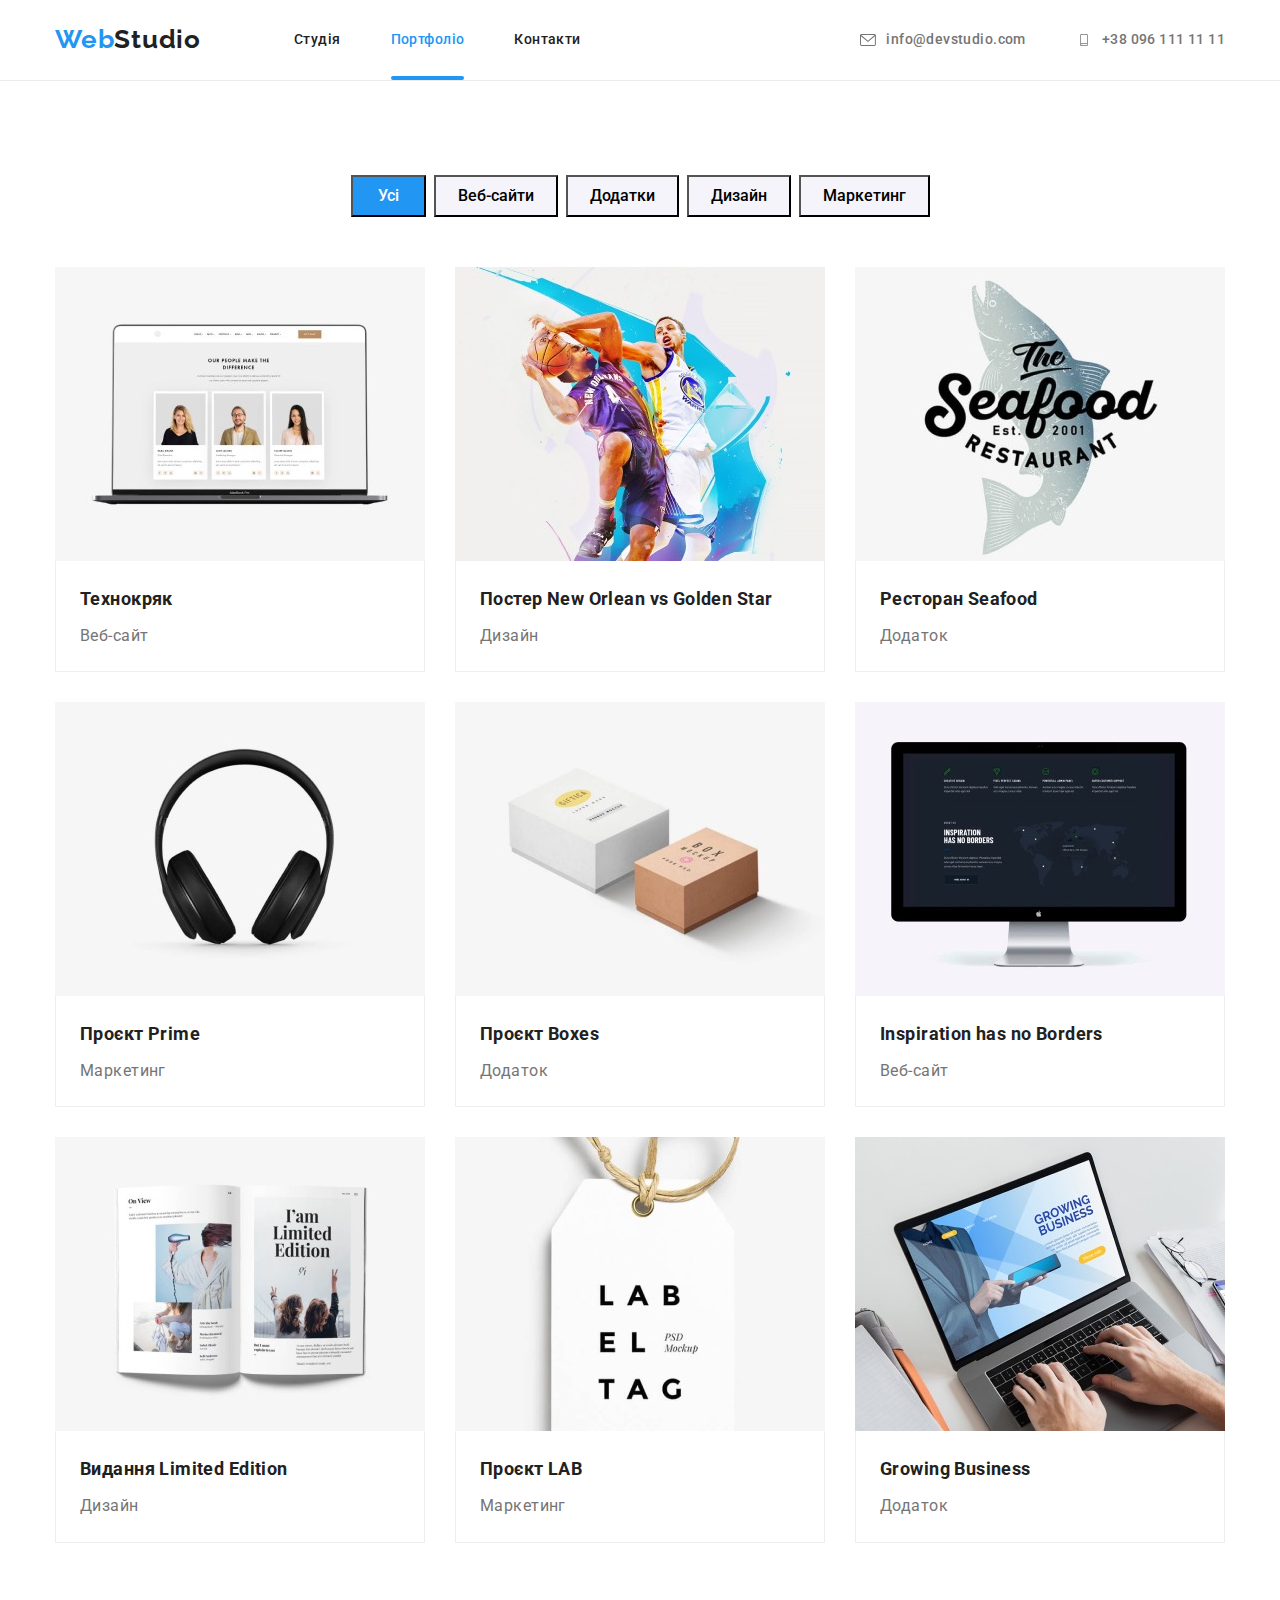
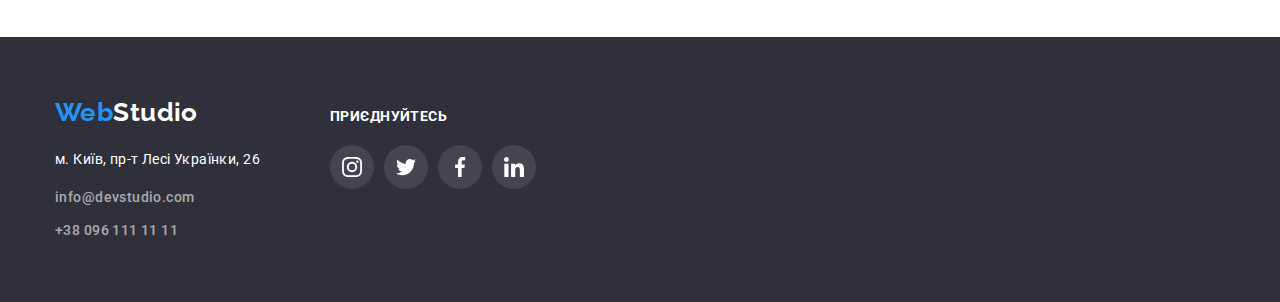
==== portfolio.html @ d029ab63 "hw5" ====
<!DOCTYPE html>
<html lang="uk">
  <head>
    <meta charset="UTF-8" />
    <meta http-equiv="X-UA-Compatible" content="IE=edge" />
    <meta name="viewport" content="width=device-width, initial-scale=1.0" />
    <title>WebStudio</title>
    <link rel="preconnect" href="https://fonts.googleapis.com" />
    <link rel="preconnect" href="https://fonts.gstatic.com" crossorigin />
    <link
      href="https://fonts.googleapis.com/css2?family=Raleway:wght@700&family=Roboto:wght@400;500;700;900&display=swap"
      rel="stylesheet"
    />
    <link
      rel="stylesheet"
      href="https://cdnjs.cloudflare.com/ajax/libs/modern-normalize/1.1.0/modern-normalize.min.css"
    />
    <link rel="stylesheet" href="./css/styles.css" />
  </head>

  <body>
    <header class="header">
      <div class="container header-container">
        <nav class="navigation">
          <a href="./index.html" class="logo link">
            <span class="accent">Web</span>Studio</a
          >
          <ul class="site-nav list">
            <li><a href="./index.html" class="site-nav item">Студія</a></li>
            <li>
              <a href="./portfolio.html" class="link current item">Портфоліо</a>
            </li>
            <li><a href="" class="site-nav item">Контакти</a></li>
          </ul>
        </nav>
        <ul class="contacts">

          <li class="mail">
            <a href="mailto:info@devstudio.com" class="contacts-info">
              <svg class="post-icon" width="16" height="12">
                <use href="./images/icons.svg#icon-envelope"></use></svg>info@devstudio.com</a>
          </li>

          <li>
            <a href="tel:+380961111111" class="contacts-info">
              <svg class="post-icon" width="16" height="12">
                <use href="./images/icons.svg#icon-smartphone"></use></svg>+38 096 111 11 11</a>
          </li>
        </ul>
      </div>
    </header>

    <main>
      <section class="section">
        <div class="container buttons">
          <ul class="button-list">
            <li class="shadow-button">
              <button type="button" class="button secondary blue">Усі</button>
            </li>
            <li class="shadow-button">
              <button type="button" class="button secondary">Веб-сайти</button>
            </li>
            <li class="shadow-button">
              <button type="button" class="button secondary">Додатки</button>
            </li>
            <li class="shadow-button">
              <button type="button" class="button secondary">Дизайн</button>
            </li>
            <li class="shadow-button">
              <button type="button" class="button secondary">Маркетинг</button>
            </li>
          </ul>

          <ul class="list">
            <li class="gallery box">
              <a href="" class="link-sdw">
                <div class="portfolio-animation">
                <img
                  class="image-blue"
                  src="./images/img13-2.jpg"
                  alt="Фото людей"
                  width="370"
                  height="294"/>
                <p class="blue-text">
                  Ресурс пропонує комплексні пропозиції з різним рівнем функціоналу та сервісів. Все це дозволить відвідувачу отримати вичерпні відомості про компанію чи приватну особу.
                </p>
              </div>
                <div class="info-name">
                  <h3 class="title-name">Технокряк</h3>
                  <p class="discr">Веб-сайт</p>
                </div>
              </a>
            </li>

            <li class="gallery box">
              <a href="" class="link-sdw">
                <img
                  class="image"
                  src="./images/img-11-2.jpg"
                  alt="Волейболісти"
                  width="370"
                  height="294"
                />
                <div class="info-name">
                  <h3 class="title-name">Постер New Orlean vs Golden Star</h3>
                  <p class="discr">Дизайн</p>
                </div>
              </a>
            </li>
            <li class="gallery box">
              <a href="" class="link-sdw">
                <img
                  class="image"
                  src="./images/img-10-2.jpg"
                  alt="Лого ресторану"
                  width="370"
                  height="294"
                />
                <div class="info-name">
                  <h3 class="title-name">Ресторан Seafood</h3>
                  <p class="discr">Додаток</p>
                </div>
              </a>
            </li>
            <li class="gallery box">
              <a href="" class="link-sdw">
                <img
                  class="image"
                  src="./images/img-4-2.jpg"
                  alt="Навушники"
                  width="370"
                  height="294"
                />
                <div class="info-name">
                  <h3 class="title-name">Проєкт Prime</h3>
                  <p class="discr">Маркетинг</p>
                </div>
              </a>
            </li>
            <li class="gallery box">
              <a href="" class="link-sdw">
                <img
                  class="image"
                  src="./images/img-5-2.jpg"
                  alt="Два бокси"
                  width="370"
                  height="294"
                />
                <div class="info-name">
                  <h3 class="title-name">Проєкт Boxes</h3>
                  <p class="discr">Додаток</p>
                </div>
              </a>
            </li>
            <li class="gallery box">
              <a href="" class="link-sdw">
                <img
                  class="image"
                  src="./images/img-6-2.jpg"
                  alt="Компʼютер"
                  width="370"
                  height="294"
                />
                <div class="info-name">
                  <h3 class="title-name">Inspiration has no Borders</h3>
                  <p class="discr">Веб-сайт</p>
                </div>
              </a>
            </li>
            <li class="gallery box">
              <a href="" class="link-sdw">
                <img
                  class="image"
                  src="./images/img-7-2.jpg"
                  alt="Книга"
                  width="370"
                  height="294"
                />
                <div class="info-name">
                  <h3 class="title-name">Видання Limited Edition</h3>
                  <p class="discr">Дизайн</p>
                </div>
              </a>
            </li>
            <li class="gallery box">
              <a href="" class="link-sdw">
                <img
                  class="image"
                  src="./images/img-8-2.jpg"
                  alt="Бірка"
                  width="370"
                  height="294"
                />
                <div class="info-name">
                  <h3 class="title-name">Проєкт LAB</h3>
                  <p class="discr">Маркетинг</p>
                </div>
              </a>
            </li>
            <li class="gallery box">
              <a href="" class="link-sdw">
                <img
                  class="image"
                  src="./images/img-9-2.jpg"
                  alt="Ноутбук"
                  width="370"
                  height="294"
                />
                <div class="info-name">
                  <h3 class="title-name">Growing Business</h3>
                  <p class="discr">Додаток</p>
                </div>
              </a>
            </li>
          </ul>
        </div>
      </section>
    </main>

    <footer class="footer-block">
      <div class="container">
        <div class="footer-info">
          <a href="./index.html" class="footer logo">
            <span class="accent">Web</span>Studio</a
          >
          <address class="footer">
            <p class="adres">м. Київ, пр-т Лесі Українки, 26</p>
            <ul class="footer-list">
              <li class="email">
                <a href="mailto:info@devstudio.com" class="contacts">info@devstudio.com</a>
              </li>
              <li>
                <a href="tel:+380961111111" class="contacts">+38 096 111 11 11</a>
              </li>
            </ul>
          </address>
        </div>

        <div class="footer-icons">
          <h3 class="footer-links-title">ПРИЄДНУЙТЕСЬ</h3>
          <ul class="social-list">
            <li class="social-list-item">
              <a class="footer-social-list-link" href="#">
                <svg class="footer-social-list-icon" width="20" height="20">
                  <use href="./images/icons.svg#icon-instagram"></use>
                </svg>
              </a>
            </li>
            <li class="social-list-item">
              <a class="footer-social-list-link" href="#">
                <svg class="footer-social-list-icon" width="20" height="20">
                  <use href="./images/icons.svg#icon-twitter"></use>
                </svg>
              </a>
            </li>
            <li class="social-list-item">
              <a class="footer-social-list-link" href="#">
                <svg class="footer-social-list-icon" width="20" height="20">
                  <use href="./images/icons.svg#icon-facebook"></use>
                </svg>
              </a>
            </li>
            <li class="social-list-item">
              <a class="footer-social-list-link" href="#">
                <svg class="footer-social-list-icon" width="20" height="20">
                  <use href="./images/icons.svg#icon-linkedin"></use>
                </svg>
              </a>
            </li>
          </ul>
        </div>
      </div>
    </footer>
  </body>
</html>
---- css/styles.css ----
:root {
  --primary-text-color: #757575;
  --secondary-text-color: #212121;
  --title-text-color: #ffffff;
  --accent-color: #2196f3;
  --secondary-button-color: #f5f4fa;
  --background-color-main: #2f303a;
}

html {
  box-sizing: border-box;
}

body {
  color: var(--primary-text-color);
  background-color: var(--title-text-color);
  font-family: Roboto, sans-serif;
  font-size: 14px;
  letter-spacing: 0.03em;
}

.image {
  display: block;
}


.image-blue {
display: block;
position: relative;
}

/* modal window */

.backdrop {
position: fixed;
top: 0;
left: 0;
width: 100vw;
height: 100vh;
background-color: rgba(0, 0, 0, 0.2);
transition: transform  visibility 250ms cubic-bezier(0.4, 0, 0.2, 1);
}

.backdrop.is-hidden {
  opacity: 0;
  pointer-events: none;
  visibility: hidden;
}


.modal {
position: absolute;
width: 528px;
height: 581px;
left: 50%;
top: 50%;
transform: translate(-50%, -50%);
background: #FFFFFF;
box-shadow: 0px 1px 3px rgba(0, 0, 0, 0.12), 0px 1px 1px rgba(0, 0, 0, 0.14), 0px 2px 1px rgba(0, 0, 0, 0.2);
border-radius: 4px;
}

.modal-close-btn {
  position: absolute;
  top: 8px;
  right: 8px;
  display: flex;
  justify-content: center;
  align-items: center;
  width: 30px;
  height: 30px;
  border-radius: 50%;
  background: #FFFFFF;
  border: 1px solid rgba(0, 0, 0, 0.1);
  padding: 0;
  cursor: pointer;
}

/* header */

.header {
  border-bottom: 1px solid #ececec;
}

.header-container {
  display: flex;
  align-items: center;
}

.container .header-container {
  display: flex;
  align-items: center;
  height: 80px;
}

.navigation {
  display: flex;
  align-items: center;
}

.site-nav .link {
  display: flex;
}

.post-icon {
  fill: #757575;
  padding: 0;
  margin-right: 10px;
  vertical-align: middle;
}

a svg.post-icon {
  transition: fill 250ms cubic-bezier(0.4, 0, 0.2, 1);
}

a:hover svg.post-icon,
a:focus svg.post-icon {
  fill: #2196f3;
  
}

.contacts-info {
  display: flex;
  color: var(--primary-text-color);
  font-weight: 500;
  font-size: 14px;
  line-height: 1.14;
  text-decoration: none;
  list-style: none;
  flex-wrap: wrap;
  padding-left: auto;
  padding-right: 10px;
  padding: 0;
  margin: 0 0 0 auto;
  align-items: center;
  justify-content: center;
  transition: color 250ms cubic-bezier(0.4, 0, 0.2, 1);
}


.visually-hidden {
  position: absolute;
  width: 1px;
  height: 1px;
  margin: -1px;
  border: 0;
  padding: 0;

  white-space: nowrap;
  clip-path: inset(100%);
  clip: rect(0 0 0 0);
  overflow: hidden;
}

.button-list {
  list-style: none;
  display: flex;
  flex-wrap: wrap;
  gap: 8px;
  padding: 0;
  justify-content: center;
  margin: 0;
  margin-bottom: 50px;
}

.container {
  margin-left: auto;
  margin-right: auto;
  width: 1200px;
  padding-left: 15px;
  padding-right: 15px;
}

.container-team {
  margin-left: auto;
  margin-right: auto;
  width: 1200px;
  padding-left: 15px;
  padding-right: 15px;
 
}

.flex-container {
  display: flex;
  flex-wrap: wrap;
}

.logo {
  color: var(--secondary-text-color);
  font-weight: 700;
  font-size: 26px;
  line-height: 1.2;
  font-family: "Raleway", sans-serif;
  text-decoration: none;
}

.logo.link {
  font-weight: 700;
  font-size: 26px;
  line-height: 1.2;
  letter-spacing: 0.03em;
  color: var(--secondary-text-color);
  text-decoration: none;
}

.list {
  list-style: none;
  display: flex;
  flex-wrap: wrap;
  padding-left: 0;
  gap: 30px;
  padding: 0;
  margin-left: 0;
  margin: 0;
}

.footer-list {
  list-style: none;
}

.plan-list-item {
  width: 270px;
}

.plan-list-link {
  display: flex;
  align-items: center;
  justify-content: center;
  width: 270px;
  height: 120px;
  margin-bottom: 30px;
  background-color: #f5f4fa;
  border-radius: 4px;
}

.plan-list {
  list-style: none;
  display: flex;
  flex-wrap: wrap;
  padding-left: 0;
  margin-right: 30px;
  padding: 0;
  margin-left: 0;
  margin: 0;
  gap: 30px;
}

.gallery {
  width: 370px;
}

.info-name {
  padding-left: 24px;
  padding-right: 24px;
  padding-top: 20px;
  padding-bottom: 20px;
  border-bottom: 1px solid #eeeeee;
  border-left: 1px solid #eeeeee;
  border-right: 1px solid #eeeeee;
}

.site-nav {
  color: var(--secondary-text-color);
  font-weight: 500;
  font-size: 14px;
  line-height: 1.14;
  text-decoration: none;
  display: flex;
  align-items: center;
  margin-left: 93px;
  transition: color 250ms cubic-bezier(0.4, 0, 0.2, 1);
}

.site-nav .item {
  margin-right: 50px;
  padding-top: 32px;
  padding-bottom: 32px;
}

.site-nav .item:last-child {
  margin: 0;
}
.site-nav .item:not(:last-child) {
  margin-right: 50px;
}

.site-nav.list {
  color: var(--secondary-text-color);
  font-weight: 500;
  font-size: 14px;
  line-height: 1.14;
  text-decoration: none;
  gap: 50px;
}

.site-nav:hover,
.site-nav:focus {
  color: var(--accent-color);
}

.site-nav .link {
  display: block;
  color: var(--accent-color);
  text-decoration: none;
  padding-top: 32px;
  padding-bottom: 32px;
  transition: color 250ms cubic-bezier(0.4, 0, 0.2, 1);
}

.site-nav .link:hover,
.site-nav .link:focus {
  color: var(--primary-text-color);
  
}
.site-nav .link.current {
  position: relative;
  color: var(--accent-color);
}

.site-nav .link.current::after {
content: '';
position: absolute;
width: 100%;
height: 4px;
background-color: var(--accent-color);
bottom: 0;
left: 0;
border-radius: 2px;
}


.contacts.list .mail {
  margin-right: 50px;
}

.contacts {
  display: flex;
  color: var(--primary-text-color);
  font-weight: 500;
  font-size: 14px;
  line-height: 1.14;
  text-decoration: none;

  list-style: none;
  flex-wrap: wrap;
  padding-left: auto;
  gap: 50px;
  padding: 0;
  margin: 0 0 0 auto;
}

.contacts-info:hover,
.contacts-info:focus {
  color: var(--accent-color);
}

.hero-title {
  color: var(--title-text-color);
  font-size: 44px;
  line-height: 1.4;
  font-weight: 900;
  max-width: 696px;
  margin: 0 auto;
  text-align: center;
  margin-bottom: 30px;
}

.hero-block {
  background-color: var(--background-color-main);
  padding-top: 200px;
  padding-bottom: 200px;
  margin: 0 auto;
}

.hero-block.overlay {
  max-width: 1600px;
  height: 600px;
  outline: 1px solid black;
  margin-left: auto;
  margin-right: auto;
  background-image: linear-gradient(
      rgba(47, 48, 58, 0.4),
      rgba(47, 48, 58, 0.4)
    ),
    url("../images/Img-backgr.jpg");
  background-size: cover;
  background-repeat: no-repeat;
  background-position: center;
}

.block.secondary {
  background-color: var(--secondary-button-color);
}


.item-shadow {
  box-shadow: 0px 1px 3px rgba(0, 0, 0, 0.12), 0px 1px 1px rgba(0, 0, 0, 0.14),
    0px 2px 1px rgba(0, 0, 0, 0.2);
  border-radius: 0px 0px 4px 4px;
}

.names {
  padding-top: 30px;
  padding-bottom: 30px;
  background-color: #ffffff;
}

.section {
  padding-top: 94px;
  padding-bottom: 94px;
}

.section-work {
  padding-bottom: 94px;
}

.section-title {
  color: var(--secondary-text-color);
  font-weight: 700;
  font-size: 36px;
  line-height: 1.2;
  text-align: center;
  margin-bottom: 50px;
  margin-top: 0;
}


.thumb {
 position: relative;
}

.pic-text {
  position: absolute;
  padding-top: 27px;
  padding-bottom: 27px;
  margin: 0;
  bottom: 0;
  left: 0;
  width: 100%;
  height: 70px;
  background-color: rgba(47, 48, 58, 0.8);
  font-family: 'Roboto';
  font-weight: 700;
  font-size: 14px;
  line-height: 1.14;
  text-align: center;
  letter-spacing: 0.03em;
  text-transform: uppercase;
  color: #FFFFFF;
}

.title {
  color: var(--secondary-text-color);
  font-weight: 700;
  font-size: 14px;
  line-height: 1.14;
  margin-bottom: 10px;
  margin-top: 0;
}

.text {
  font-size: 14px;
  line-height: 1.7;
  margin: 0;
}

.person {
  text-align: center;
  font-weight: 500;
  font-size: 16px;
  line-height: 1.2;
  margin-bottom: 10px;
  margin-top: 0;
}

.prof {
  text-align: center;
  font-size: 16px;
  line-height: 1.2;
  margin-top: 0;
  margin-bottom: 16px;
}

.link {
  text-decoration: none;
}

.title-name {
  color: var(--secondary-text-color);
  font-weight: 700;
  font-size: 18px;
  line-height: 2;
  text-decoration: none;
  margin-bottom: 4px;
  margin-top: 0;
}

.discr {
  color: var(--primary-text-color);
  font-size: 16px;
  line-height: 1.9;
  text-decoration: none;
  margin-top: 0;
  margin-bottom: 0;
}

.section-title-clients {
}

.button.primary {
  color: var(--title-text-color);
  background-color: var(--accent-color);
  font-weight: 700;
  font-size: 16px;
  line-height: 1.9;
  margin: 0 auto;
  display: block;
  cursor: pointer;
  vertical-align: middle;
  padding-top: 10px;
  padding-bottom: 10px;
  padding-left: 32px;
  padding-right: 32px;
}

.button.secondary {
  background-color: var(--secondary-button-color);
  font-weight: 500;
  font-size: 16px;
  line-height: 1.6;
  cursor: pointer;
  padding-top: 6px;
  padding-bottom: 6px;
  padding-left: 22px;
  padding-right: 22px;
  transition: box-shadow 250ms cubic-bezier(0.4, 0, 0.2, 1), color 250ms cubic-bezier(0.4, 0, 0.2, 1);
}

.button.secondary:hover,
 .button.secondary:focus {
  box-shadow: 0px 3px 1px rgba(0, 0, 0, 0.1), 0px 1px 2px rgba(0, 0, 0, 0.08),
    0px 2px 2px rgba(0, 0, 0, 0.12);
  border-radius: 4px;
   color: var(--title-text-color);
  background-color: var(--accent-color);
}



.button.secondary.blue {
  background-color: var(--accent-color);
  color: var(--title-text-color);
  padding-top: 6px;
  padding-bottom: 6px;
  padding-left: 25px;
  padding-right: 25px;
  transition: box-shadow 250ms cubic-bezier(0.4, 0, 0.2, 1);
}

.button.secondary.blue:hover,
 .button.secondary.blue:focus {
  box-shadow: 0px 3px 1px rgba(0, 0, 0, 0.1), 0px 1px 2px rgba(0, 0, 0, 0.08),
    0px 2px 2px rgba(0, 0, 0, 0.12);
  border-radius: 4px;
}

.accent {
  color: var(--accent-color);
}

.link-sdw {
  text-decoration: none;
  display: block;
  transition: box-shadow 250ms cubic-bezier(0.4, 0, 0.2, 1);
}

.link-sdw:hover {
  box-shadow: 0px 1px 1px rgba(0, 0, 0, 0.12), 0px 4px 4px rgba(0, 0, 0, 0.06),
    1px 4px 6px rgba(0, 0, 0, 0.16);
    
}
 /* open blue window */

.portfolio-animation {
position: relative;
overflow: hidden;
transition: transform 250ms cubic-bezier(0.4, 0, 0.2, 1);
}

.blue-text {
position: absolute;
margin: 0;
padding-top: 63px;
padding-bottom: 63px;
padding-left: 24px;
padding-right: 24px;
background-color: rgba(33, 150, 243, 0.9);
width: 370px;
height: 294px;
font-family: 'Roboto';
font-style: normal;
font-size: 18px;
line-height: 1.6;
letter-spacing: 0.03em;
color: #FFFFFF;
transform: translateY(0);
transition: transform 250ms ease;
}

.portfolio-animation:hover .blue-text {
  transform: translateY(-100%);
  
}

/* Our clients*/

.client-link {
  display: flex;
  justify-content: center;
  align-items: center;
  width: 100%;
  height: 100%;
  color: rgba(175, 177, 184, 1);
  border: 1px solid #afb1b8;
  border-radius: 4px;
  background-color: white;
  margin: 0;
  transition: color 250ms cubic-bezier(0.4, 0, 0.2, 1);
}

.client-link:hover {
  border: 1px solid #2196f3;
  border-radius: 4px;
  
}

.client-list-item {
  margin-right: 30px;
  height: 92px;
  width: 170px;
}

.client-list-item:last-child {
  margin-right: 0;
}

a svg.client-icon {
transition: fill 250ms cubic-bezier(0.4, 0, 0.2, 1);
}

.client-icon {
  fill: currentColor;
  
}

a:hover svg.client-icon,
a:focus svg.client-icon {
  fill: #2196f3;
  
}

.client-list-icons {
  list-style: none;
  display: flex;
  padding-left: 0;
  margin: 0;
}

.container.clients {
  display: block;
}

/* footer */

footer .container {
  display: flex;
  align-items: baseline;

}

.footer-block {
  background-color: var(--background-color-main);
  padding-top: 60px;
  padding-bottom: 60px;
  display: flex;
  gap: 70px;
  align-items: baseline;
}

.footer {
  color: var(--title-text-color);
  font-style: normal;
  font-size: 14px;
  line-height: 1.7;
  text-decoration: none;
  margin-top: 20px;
}

footer .logo {
  font-family: Raleway;
  color: var(--title-text-color);
  font-weight: 700;
  font-size: 26px;
  line-height: 1.2;
}

.adres {
  margin-top: 0;
  margin-bottom: 0;
}

.email {
  margin-bottom: 9px;
}

footer .contacts {
  font-size: 14px;
  line-height: 1.7;
  letter-spacing: 0.03em;
  color: rgba(255, 255, 255, 0.6);
}

.footer-list {
  list-style: none;
  padding-left: 0;
  padding: 0;
  margin-bottom: 0;
}

.footer-social-list-link {
  display: flex;
  align-items: center;
  justify-content: center;
  width: 44px;
  height: 44px;
  background-color: rgba(255, 255, 255, 0.1);
  border-radius: 50%;
  transition: background-color 250ms cubic-bezier(0.4, 0, 0.2, 1);
}

.footer-social-list-icon {
  fill: #ffffff;
}

.footer-social-list-link:hover,
.footer-social-list-link:focus {
  background-color: #2196f3;
}

/* Icons */

 {
  display: block;
  align-items: center;
  margin: 0;
}

.footer-info {
margin-right: 70px;
}

.social-list {
  display: flex;
  justify-content: center;
  padding-left: 0;
  margin: 0;
}

.footer-links-title {
  color: var(--title-text-color);
  font-weight: 700;
  font-size: 14px;
  line-height: 1.14;
  margin-bottom: 20px;
  margin-top: 0;
  
  padding-right: 0;
}

.social-list-item {
  display: block;
  margin-right: 10px;
}

.social-list-item:last-child {
  margin: 0;
}

.social-list-link {
  display: flex;
  align-items: center;
  justify-content: center;
  width: 44px;
  height: 44px;
  background-color: white;
  border-radius: 50%;
  transition: background-color 250ms cubic-bezier(0.4, 0, 0.2, 1);
}

.social-list-icon {
  fill: #afb1b8;
}

a svg.social-list-icon {
  transition: fill 250ms cubic-bezier(0.4, 0, 0.2, 1);
}


a:hover svg.social-list-icon,
a:focus svg.social-list-icon {
  fill: white;
}

.social-list-link:hover,
.social-list-link:focus {
  background-color: #2196f3;
  
}
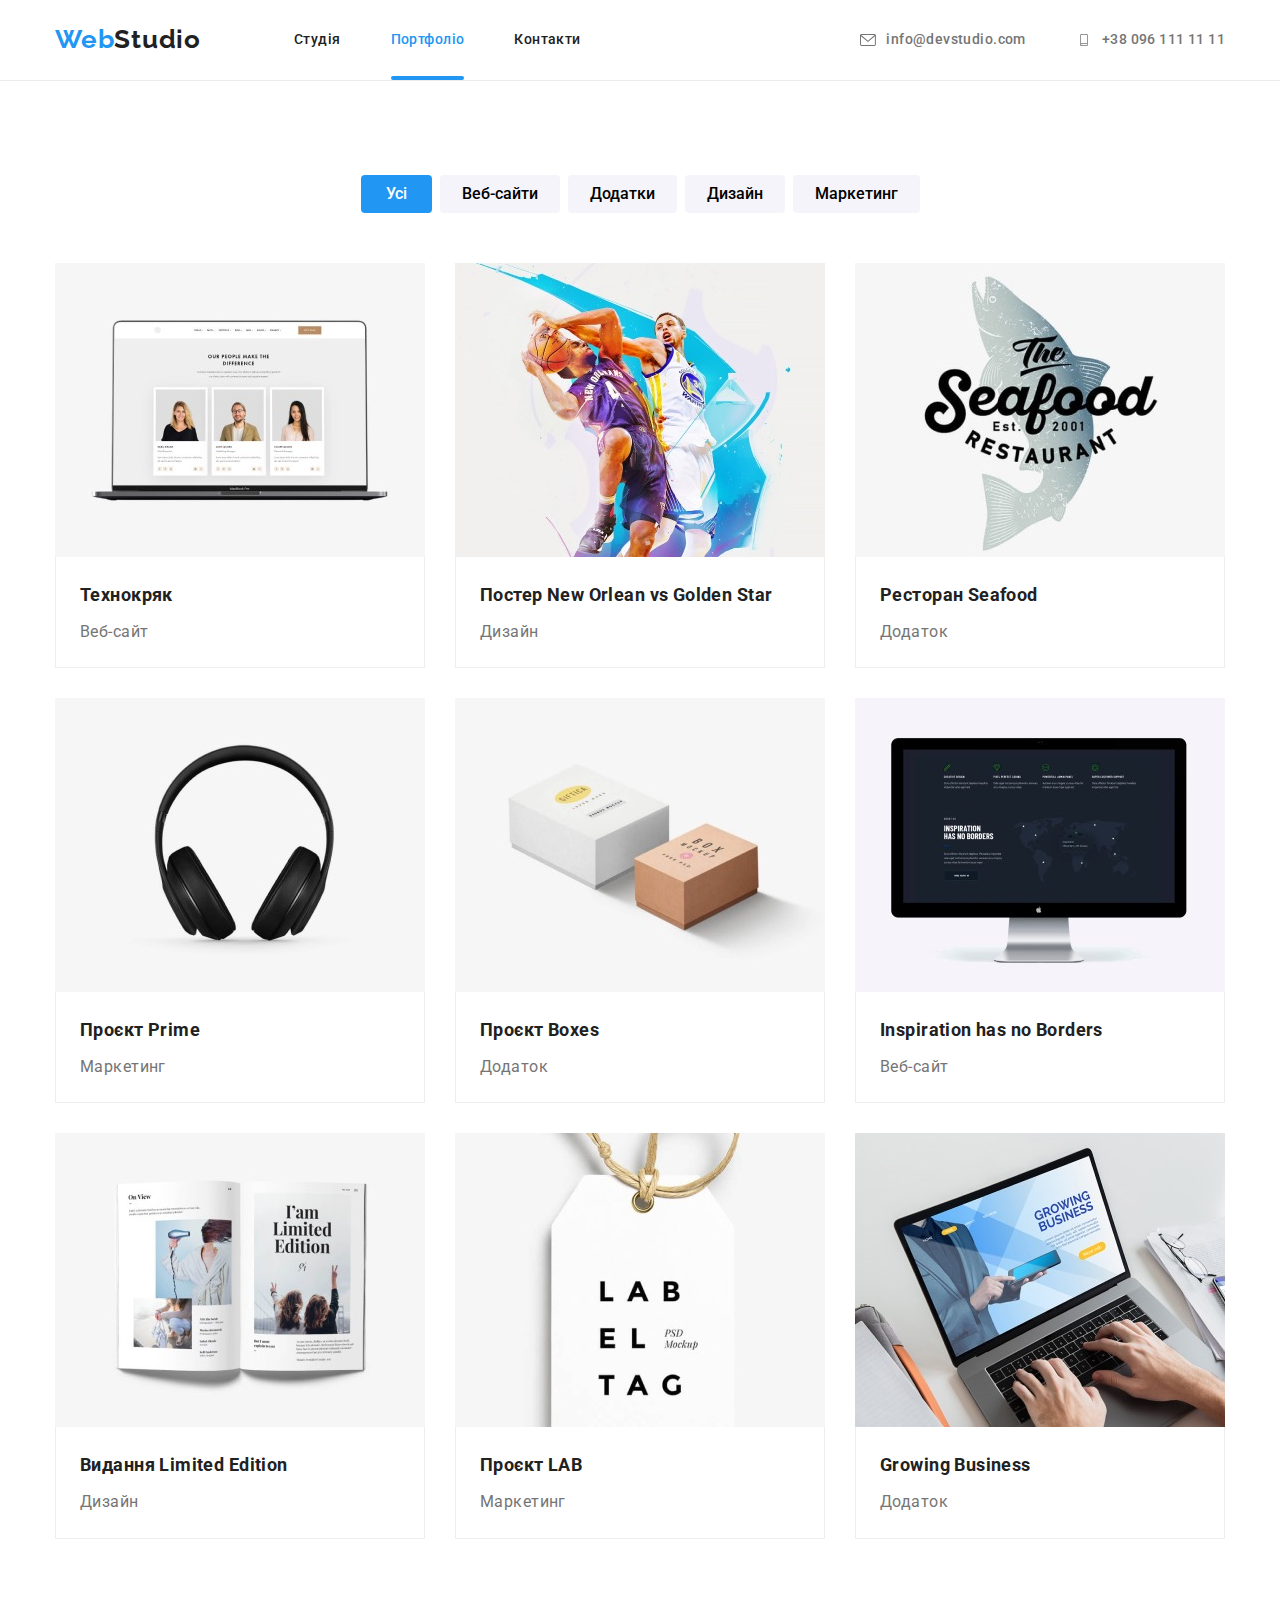
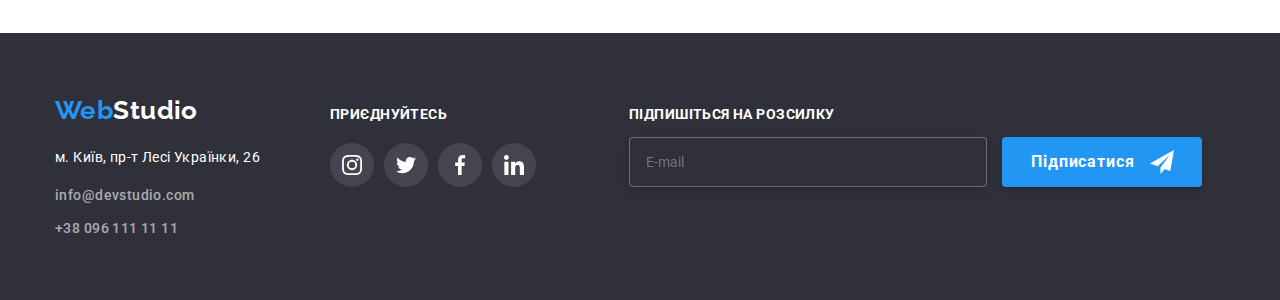
==== commit 0b3b0c6b: "hw5" ====
--- a/portfolio.html
+++ b/portfolio.html
@@ -269,6 +269,17 @@
             </li>
           </ul>
         </div>
+        
+        <div class="form">
+          <h3 class="sub-text">Підпишіться на розсилку</h3>
+          <label for="mail"></label>
+          <input type="email" name="mail" id="mail" placeholder="E-mail"/>
+          <button type="submit" class="btn-submit">Підписатися
+            <svg class="btn-sub-icon" width="24" height="24">
+            <use href="./images/icons.svg#icon-telegram"></use>
+          </svg> 
+          </button>
+        </div>
       </div>
     </footer>
   </body>
--- a/css/styles.css
+++ b/css/styles.css
@@ -38,7 +38,7 @@
 width: 100vw;
 height: 100vh;
 background-color: rgba(0, 0, 0, 0.2);
-transition: transform  visibility 250ms cubic-bezier(0.4, 0, 0.2, 1);
+transition: visibility 250ms cubic-bezier(0.4, 0, 0.2, 1), opacity 250ms cubic-bezier(0.4, 0, 0.2, 1);
 }
 
 .backdrop.is-hidden {
@@ -54,10 +54,15 @@
 height: 581px;
 left: 50%;
 top: 50%;
-transform: translate(-50%, -50%);
+transform: translate(-50%, -50%) scale(1);
 background: #FFFFFF;
 box-shadow: 0px 1px 3px rgba(0, 0, 0, 0.12), 0px 1px 1px rgba(0, 0, 0, 0.14), 0px 2px 1px rgba(0, 0, 0, 0.2);
 border-radius: 4px;
+padding: 40px;
+}
+
+.backdrop.is-hidden .modal {
+  transition: translate(-50%, -50%) scale(0.6);
 }
 
 .modal-close-btn {
@@ -74,6 +79,132 @@
   border: 1px solid rgba(0, 0, 0, 0.1);
   padding: 0;
   cursor: pointer;
+
+}
+
+.modal-close-icon {
+  width: 18px;
+  height: 18px;
+  fill: #000000;
+ padding: 0;
+ vertical-align: middle;
+}
+
+.title-modal-form {
+font-family: 'Roboto';
+font-weight: 700;
+font-size: 20px;
+line-height: 1.15;
+text-align: center;
+letter-spacing: 0.03em;
+color: #212121;
+
+}
+
+.contact-form-field {
+display: block;
+margin-bottom: 10px;
+}
+
+.contact-form-input {
+  width: 100%;
+  height: 40px;
+  border: 1px solid rgba(33, 33, 33, 0.2);
+  border-radius: 4px;
+  padding-left: 42px;
+  transform: border-color 250 ms cubic-bezier(0.4, 0, 0.2, 1);
+}
+
+.contact-form-input:focus {
+border-color: var(--accent-color);
+outline: none;
+}
+.contact-form-input:focus + .contact-form-icon {
+  fill: var(--accent-color);
+}
+
+.contact-form-input-wrapper {
+  position: relative;
+  display: block;
+margin-top: 4px;
+}
+
+.contact-form-icon {
+  position: absolute;
+  top: 50%;
+  left: 0;
+  fill:  #212121;
+  padding: 0;
+  margin-left: 12px;
+  transform: translateY(-50%);
+  transition: fill 250ms cubic-bezier(0.4, 0, 0.2, 1);
+}
+
+.data {
+  font-family: 'Roboto';
+  font-size: 12px;
+  line-height: 1.16;
+  letter-spacing: 0.01em;
+  color: #757575;
+  margin-bottom: 4px;
+}
+.comment {
+  width: 100%;
+  height: 100%;
+  margin-top: 4px;
+  padding: 12px 16px;
+resize: none;
+border: 1px solid rgba(33, 33, 33, 0.2);
+border-radius: 4px;
+font-family: 'Roboto';
+font-size: 12px;
+line-height: 1.16;
+letter-spacing: 0.01em;
+color: rgba(117, 117, 117, 0.5);
+}
+
+.comment:focus {
+border-color: var(--accent-color);
+transition: border-color 250ms cubic-bezier(0.4, 0, 0.2, 1);
+outline: none;
+}
+
+.contact-form-checkbox-label {
+font-size: 14px;
+}
+
+.contact-form-checkbox-label::before {
+  content: '';
+  display: inline-block;
+  width: ;
+}
+
+.contact-form-submit-btn {
+width: 200px;
+height: 50px;
+left: 700px;
+top: 713px;
+padding: 10px 52px;
+background: #188CE8;
+box-shadow: 0px 4px 4px rgba(0, 0, 0, 0.15);
+border-radius: 4px;
+border: none;
+cursor: pointer;
+font-family: 'Roboto';
+font-weight: 700;
+font-size: 16px;
+line-height: 1.8;
+display: block;
+margin: 0 auto;
+align-items: center;
+text-align: center;
+letter-spacing: 0.06em;
+color: #FFFFFF;
+margin-top: 30px;
+}
+
+.contact-form-checkbox {
+margin-bottom: 10px;
 }
 
 /* header */
@@ -521,6 +652,9 @@
   padding-bottom: 10px;
   padding-left: 32px;
   padding-right: 32px;
+  border: none;
+  box-shadow: 0px 4px 4px rgba(0, 0, 0, 0.15);
+border-radius: 4px;
 }
 
 .button.secondary {
@@ -533,7 +667,9 @@
   padding-bottom: 6px;
   padding-left: 22px;
   padding-right: 22px;
-  transition: box-shadow 250ms cubic-bezier(0.4, 0, 0.2, 1), color 250ms cubic-bezier(0.4, 0, 0.2, 1);
+  border: none;
+  border-radius: 4px;
+  transition: box-shadow 250ms cubic-bezier(0.4, 0, 0.2, 1), background-color 250ms cubic-bezier(0.4, 0, 0.2, 1), color 250ms cubic-bezier(0.4, 0, 0.2, 1);
 }
 
 .button.secondary:hover,
@@ -586,6 +722,8 @@
 overflow: hidden;
 transition: transform 250ms cubic-bezier(0.4, 0, 0.2, 1);
 }
+
+
 
 .blue-text {
 position: absolute;
@@ -625,7 +763,8 @@
   border-radius: 4px;
   background-color: white;
   margin: 0;
-  transition: color 250ms cubic-bezier(0.4, 0, 0.2, 1);
+  transition: border-color 250ms cubic-bezier(0.4, 0, 0.2, 1);
+  
 }
 
 .client-link:hover {
@@ -638,6 +777,7 @@
   margin-right: 30px;
   height: 92px;
   width: 170px;
+ 
 }
 
 .client-list-item:last-child {
@@ -650,7 +790,11 @@
 
 .client-icon {
   fill: currentColor;
-  
+}
+
+.client-icon:hover svg {
+  fill: #2196f3
+
 }
 
 a:hover svg.client-icon,
@@ -664,6 +808,7 @@
   display: flex;
   padding-left: 0;
   margin: 0;
+ 
 }
 
 .container.clients {
@@ -746,6 +891,63 @@
 .footer-social-list-link:focus {
   background-color: #2196f3;
 }
+
+.form {
+margin-left: 93px;
+}
+
+.form input {
+margin: 0;
+width: 358px;
+height: 50px;
+border: 1px solid rgba(255, 255, 255, 0.3);
+filter: drop-shadow(0px 4px 4px rgba(0, 0, 0, 0.15));
+border-radius: 4px;
+background: #2F303A;
+padding-left: 16px;
+}
+
+.sub-text {
+  font-family: 'Roboto';
+font-weight: 700;
+font-size: 14px;
+line-height: 1.14;
+letter-spacing: 0.03em;
+text-transform: uppercase;
+color: #FFFFFF;
+}
+
+.btn-submit {
+  width: 200px;
+  height: 50px;
+  left: 1213px;
+  top: 1757px;
+  font-family: 'Roboto';
+  font-weight: 700;
+  font-size: 16px;
+  line-height: 1.9;
+  align-items: center;
+  text-align: center;
+  letter-spacing: 0.06em;
+  color: #FFFFFF;
+  background: #2196F3;
+box-shadow: 0px 4px 4px rgba(0, 0, 0, 0.15);
+border-radius: 4px;
+border: none;
+margin-left: 12px;
+padding: 0;
+}
+
+.btn-sub-icon {
+  width: 24px;
+  height: 24px;
+  fill: #ffffff;
+ margin-left: 10px;
+ padding: 0;
+ vertical-align: middle;
+
+}
+
 
 /* Icons */
 
@@ -780,6 +982,7 @@
 .social-list-item {
   display: block;
   margin-right: 10px;
+  
 }
 
 .social-list-item:last-child {
